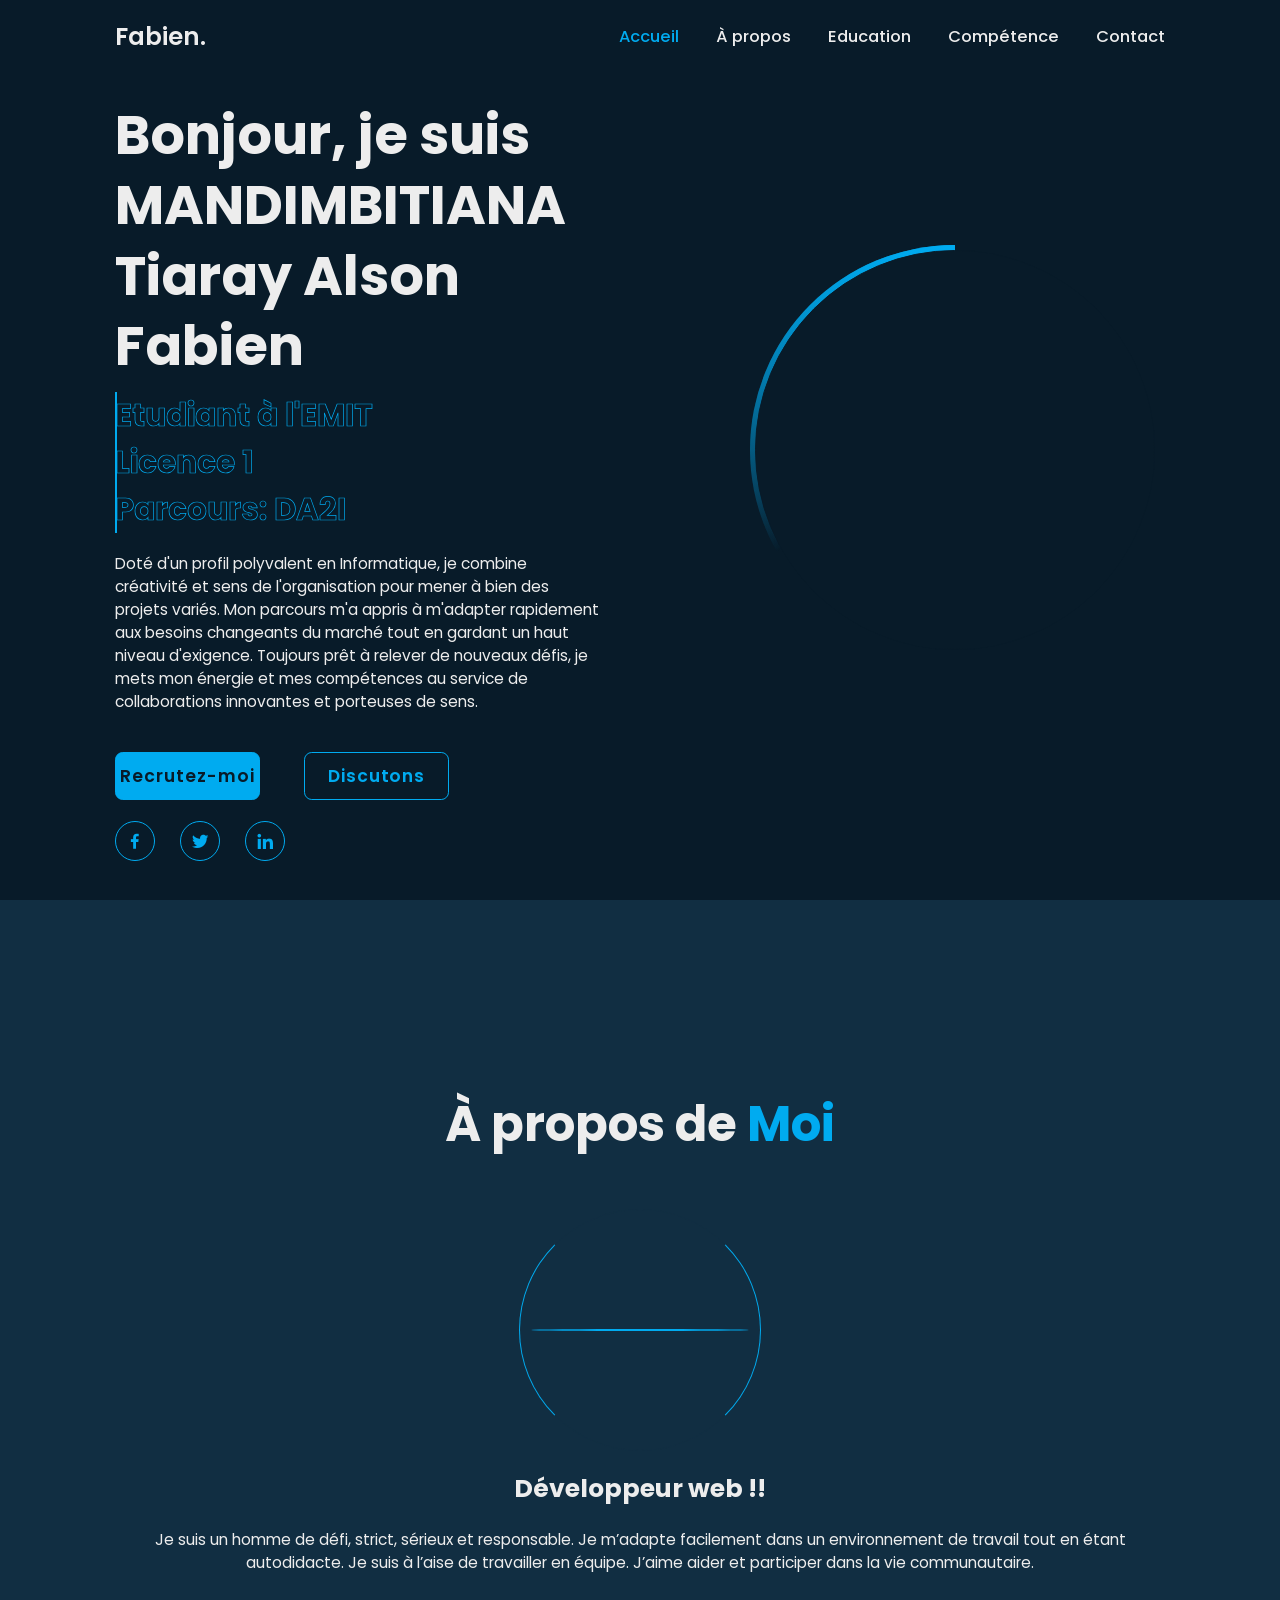
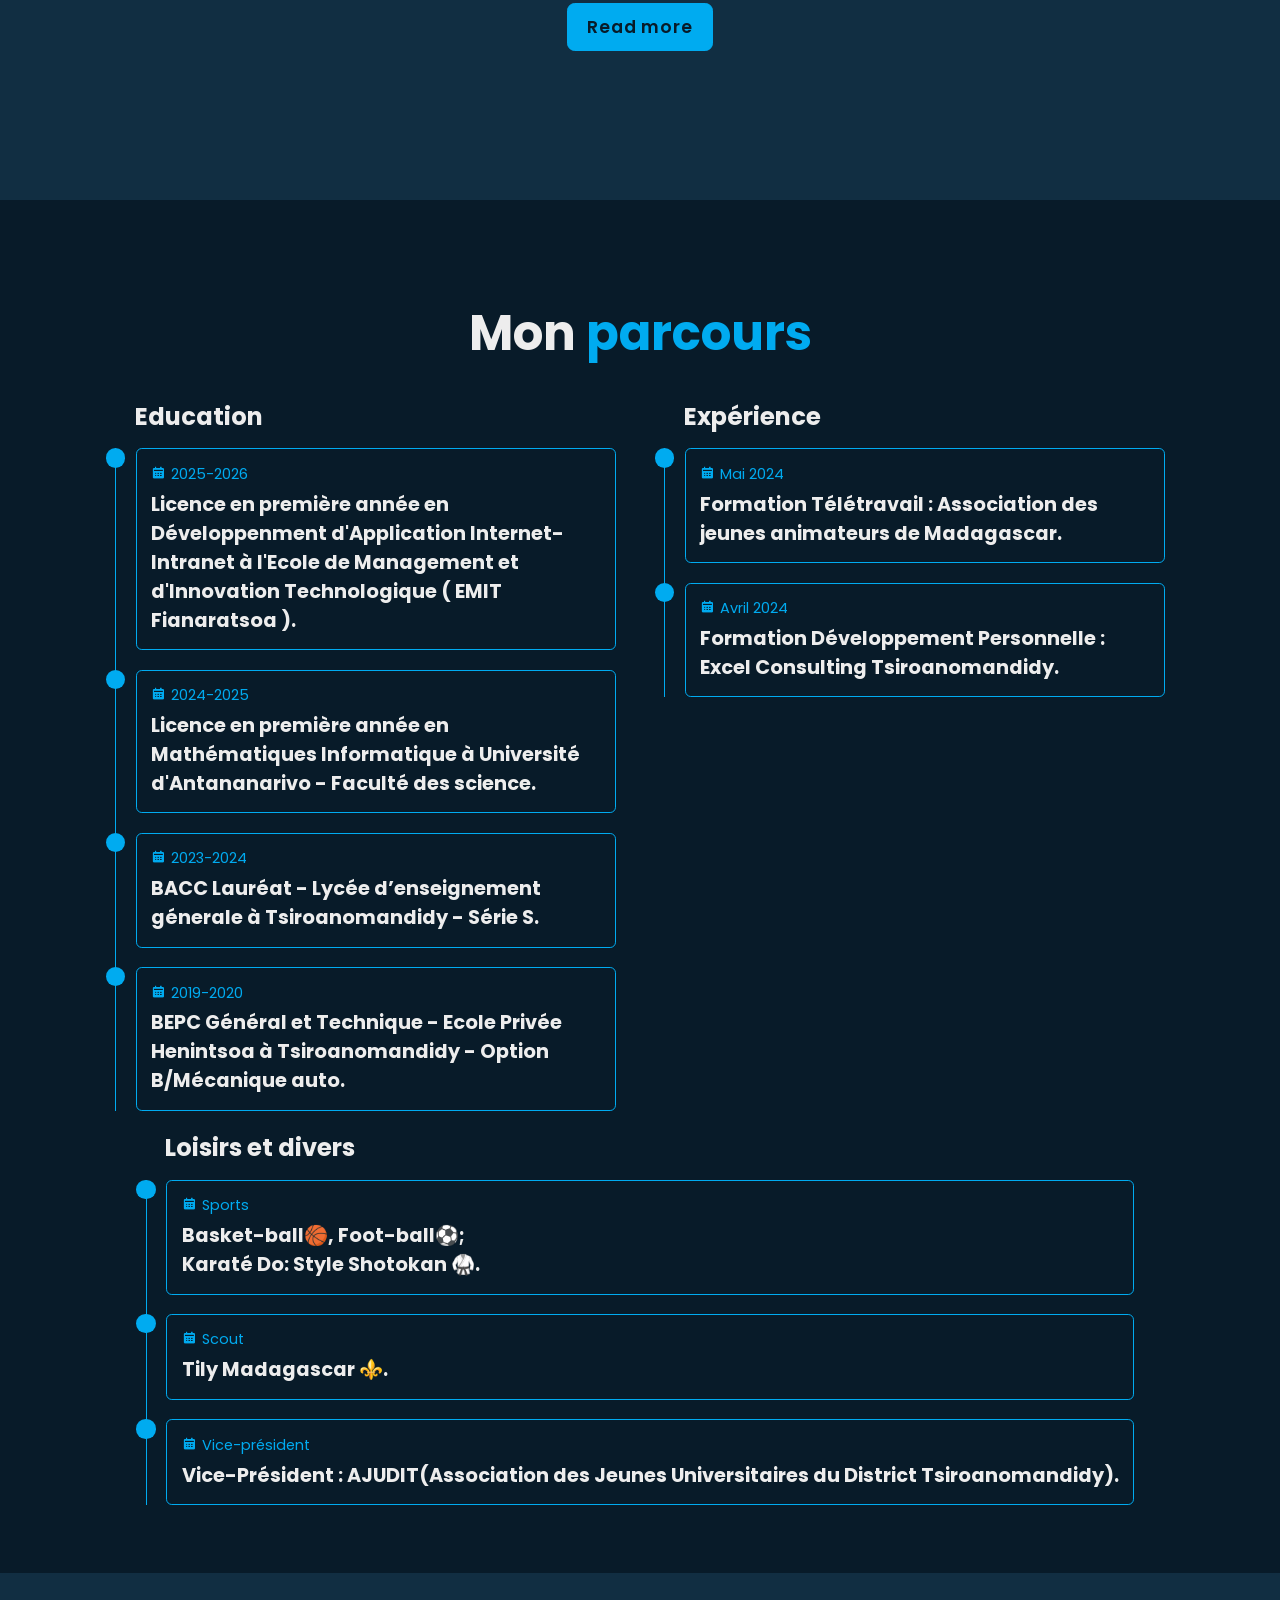
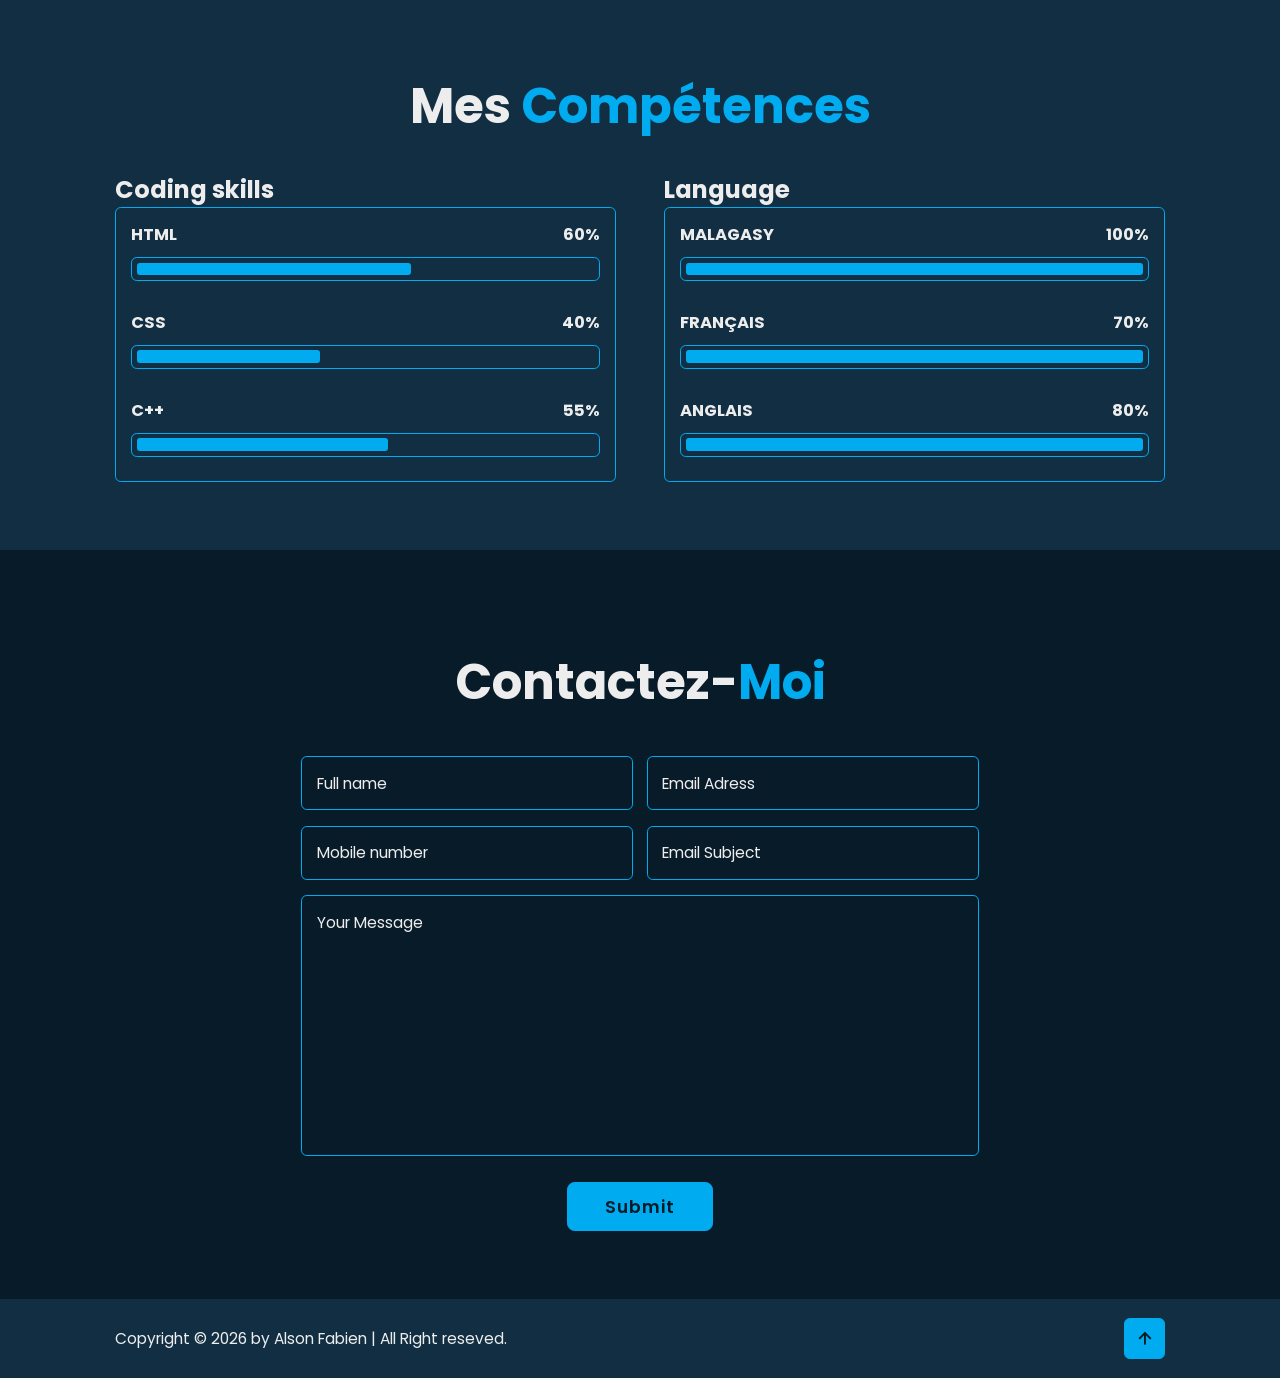
==== index.html @ 9684a187 "Add files via upload" ====
<!DOCTYPE html>
<htm lang="fr">

 <head>
    <meta charset="UTF-8">
    <meta http-equiv="X-UA-Compatible" content="IE=edge">
    <meta content="viewport" content="width=device-width, initial-scale=1.0">
    <title>Personnal Portfolio website HTML CSS Only I Codehal</title>
    <link rel="stylesheet" href="style.css">

    <!-- box icons -->
    <link href='https://unpkg.com/boxicons@2.1.4/css/boxicons.min.css' rel='stylesheet'>
 </head>   

 <body>
    
    <header class="header">
        <a href="#" class="logo">Fabien.</a>

        <div class="bx bx-menu" id="menu-icon"></div>

        <nav class="navbar">
            <a href="#" class="active">Accueil</a>
            <a href="#about">À propos</a>
            <a href="#education">Education</a>
            <a href="#skills">Compétence</a>
            <a href="#contact">Contact</a>
        </nav>
    </header>

       <div class="bars-animation">
         <div class="fab" style="--i:6;"></div>
         <div class="fab" style="--i:5;"></div>
         <div class="fab" style="--i:4;"></div>
         <div class="fab" style="--i:3;"></div>
         <div class="fab" style="--i:2;"></div>
         <div class="fab" style="--i:1;"></div>
        </div>
   
          <!-- home section design -->
    <section class="home" id="home">
         <div class="home-content">
            <h1>Bonjour, je suis MANDIMBITIANA Tiaray Alson Fabien</h1>
            <div class="text-animate">
               <h3>
                 <span style="--i:3;" data-text="Etudiant à l'EMIT">Etudiant à l'EMIT</span>
                 <span style="--i:2;" data-text="Licence 1">Licence 1</span>
                 <span style="--i:1;" data-text="Parcours: DA2I">Parcours: DA2I</span>
               </h3>
              </div>
            <P>Doté d'un profil polyvalent en Informatique, je combine créativité et sens de l'organisation pour mener à bien des projets variés. 
               Mon parcours m'a appris à m'adapter rapidement aux besoins changeants du marché tout en gardant un haut niveau d'exigence. 
               Toujours prêt à relever de nouveaux défis, 
               je mets mon énergie et mes compétences au service de collaborations innovantes et porteuses de sens.</P>
              
              <div class="btn-box">
                 <a href="#" class="btn">Recrutez-moi</a>
                 <a href="#" class="btn">Discutons</a>
              </div>
         </div>

         <div class="home-sci">
            <a href="#"><i class='bx bxl-facebook'></i></a>
            <a href="#"><i class='bx bxl-twitter' ></i></a>
            <a href="#"><i class='bx bxl-linkedin' ></i></a>
         </div>

         <div class="home-img">
            <div class="img-box">
               <div class="img-item">
                  <img src="photos/bg.png" alt="">
               </div>
            </div>
         </div>
    </section>

    <!-- about section design -->
     <section class="about" id="about">
         <h2 class="heading">À propos de <span>Moi</span></h2>

         <div class="about-img">
            <img src="photos/bg.png" alt="">
            <span class="circle-spin"></span>
         </div>

         <div class="about-content">
            <h3>Développeur web !!</h3>
            <p>Je suis un homme de défi, strict, sérieux et responsable. Je
              m’adapte facilement dans un environnement de travail tout
              en étant autodidacte. Je suis à l’aise de travailler en équipe.
              J’aime aider et participer dans la vie communautaire.</p>

              <div class="btn-box btns">
               <a href="#" class="btn">Read more</a>
              </div>
         </div>
     </section>

     <!-- Education section design -->
      <section class="education" id="education">
         <h2 class="heading">Mon <span>parcours</span></h2>

         <div class="education-row">
            <div class="education-column">
                <h3 class="title">Education</h3>

                <div class="education-box">
                  <div class="education-content">
                     <div class="content">
                        <div class="year"><i class='bx bxs-calendar'></i>2025-2026</div>
                        <h3>Licence en première année en Développenment d'Application Internet-Intranet à l'Ecole de Management et d'Innovation Technologique ( EMIT Fianaratsoa ).</h3>
                     </div>
                  </div>

                     <div class="education-content">
                     <div class="content">
                        <div class="year"><i class='bx bxs-calendar'></i>2024-2025</div>
                        <h3>Licence en première année en Mathématiques Informatique à Université d'Antananarivo - Faculté des science.</h3>
                     </div>
                  </div>

                     <div class="education-content">
                     <div class="content">
                        <div class="year"><i class='bx bxs-calendar'></i>2023-2024</div>
                        <h3>BACC Lauréat - Lycée d’enseignement génerale à Tsiroanomandidy - Série S.</h3>
                     </div>
                  </div>

                     <div class="education-content">
                     <div class="content">
                        <div class="year"><i class='bx bxs-calendar'></i>2019-2020</div>
                        <h3>BEPC Général et Technique - Ecole Privée Henintsoa à Tsiroanomandidy - Option B/Mécanique auto.</h3>
                     </div>
                  </div>
                </div>
            </div>

          <div class="education-column">
                <h3 class="title">Expérience</h3>

             <div class="education-box">
                  <div class="education-content">
                     <div class="content">
                        <div class="year"><i class='bx bxs-calendar'></i>Mai 2024</div>
                        <h3>Formation Télétravail : Association des jeunes animateurs de Madagascar.</h3>
                     </div>
                  </div>

                     <div class="education-content">
                     <div class="content">
                        <div class="year"><i class='bx bxs-calendar'></i>Avril 2024</div>
                        <h3>Formation Développement Personnelle : Excel Consulting Tsiroanomandidy.</h3>
                     </div>
                  </div>
                </div>
            </div>
         </div>

                   <div class="education-column">
                <h3 class="title">Loisirs et divers</h3>

             <div class="education-box">
                  <div class="education-content">
                     <div class="content">
                       <div class="year"><i class='bx bxs-calendar'></i>Sports</div>
                        <h3>Basket-ball🏀, Foot-ball⚽;</h3>
                        <h3>Karaté Do: Style Shotokan 🥋.</h3>
                     </div>
                  </div>

                     <div class="education-content">
                     <div class="content">
                        <div class="year"><i class='bx bxs-calendar'></i>Scout</div>
                        <h3>Tily Madagascar ⚜️.</h3>
                     </div>
                  </div>

                  <div class="education-content">
                     <div class="content">
                        <div class="year"><i class='bx bxs-calendar'></i>Vice-président</div>
                        <h3>Vice-Président : AJUDIT(Association des Jeunes Universitaires du District Tsiroanomandidy).</h3>
                     </div>
                  </div>
                </div>
            </div>
         </div>


      </section>

      <!-- skills section design -->
       <section class="skills" id="skills">
         <h2 class="heading">Mes <span>Compétences</span></h2>

         <div class="skills-row">
            <div class="skills-column">
               <h3 class="title">Coding skills</h3>

               <div class="skills-box">
                  <div class="skills-content">
                     <div class="progress">
                        <h3>HTML <span>60%</span></h3>
                         <div class="bar"><span></span></div>
                     </div>

                      <div class="progress">
                        <h3>CSS <span>40%</span></h3>
                         <div class="bar"><span></span></div>
                     </div>

                      <div class="progress">
                        <h3>C++ <span>55%</span></h3>
                         <div class="bar"><span></span></div>
                     </div>
                  </div>
               </div>
            </div>

            <div class="skills-column">
               <h3 class="title">Language</h3>

               <div class="skills-box">
                  <div class="skills-content">
                     <div class="progress">
                        <h3>MALAGASY <span>100%</span></h3>
                         <div class="bar"><span></span></div>
                     </div>

                      <div class="progress">
                        <h3>FRANÇAIS <span>70%</span></h3>
                         <div class="bar"><span></span></div>
                     </div>

                      <div class="progress">
                        <h3>ANGLAIS <span>80%</span></h3>
                         <div class="bar"><span></span></div>
                     </div>
                  </div>
               </div>
            </div>
         </div>
       </section>

       <!-- contact section design -->
        <section class="contact" id="contact">
         <h2 class="heading">Contactez-<span>Moi</span></h2>

         <form action="#">
            <div class="input-box">
               <div class="input-field">
                  <input type="text" placeholder="Full name" required>
                  <span class="focus"></span>
               </div>

                <div class="input-field">
                  <input type="text" placeholder="Email Adress" required>
                  <span class="focus"></span>
               </div>
            </div>

            <div class="input-box">
               <div class="input-field">
                  <input type="number" placeholder="Mobile number" required>
                  <span class="focus"></span>
               </div>

                <div class="input-field">
                  <input type="text" placeholder="Email Subject" required>
                  <span class="focus"></span>
               </div>
            </div>

            <div class="textarea-field">
               <textarea name="" id="" cols="30" rows="10" placeholder="Your Message" required></textarea>
               <span class="focus"></span>
            </div>

            <div class="btn-box btns">
               <button type="submit" class="btn">Submit</button>
            </div>
         </form>
        </section>

        <!-- footer design -->
      <footer class="footer">
         <div class="footer-text">
            <p>Copyright &copy; 2026 by Alson Fabien | All Right reseved.</p>
         </div>

         <div class="footer-icontop">
            <a href="#"><i class='bx bx-up-arrow-alt'></i></a>
         </div>
      </footer>
       
    
 </body>

</html>
---- style.css ----
@import url("https://fonts.googleapis.com/css2?family=Poppins:wght@300;400;500;600;700;800;900&display=swap");

*{
    margin: 0;
    padding: 0;
    box-sizing: border-box;
    text-decoration: none;
    border: none;
    outline: none;
    scroll-behavior: smooth;
    font-family: "Poppins", sans-serif;
}

:root {
    --bg-color: #081b29;
    --second-bg-color: #112e42;
    --text-color:#ededed;
    --main-color: #00abf0;
}

html{
    font-size: 60.5%;
    overflow-x: hidden;
}

body {
    color:var(--text-color);
}

.header {
    position: fixed;
    top: 0;
    left: 0;
    width: 100%;
    padding:2rem 9%;
    background: transparent;
    display: flex;
    justify-content: space-between;
    align-items: center;
    z-index: 100;
} 

.logo {
    position: relative;
    font-size: 2.5rem;
    color: var(--text-color);
    font-weight: 600;
}

.logo::before {
    content: "";
    position: absolute;
    top: 0;
    width: 100%;
    height: 100%;
    background: var(--bg-color);
    animation: showRight 1s ease forwards;
    animation-delay: .4s;
}

@keyframes showRight {
    100% {
        width: 0;
    }
}

.navbar a {
    font-size: 1.7rem;
    color: var(--text-color);
    font-weight: 500;
    margin-left: 3.5rem; 
    transition: .3s;
    visibility: hidden;
    opacity: 0;
    animation: show-content 1.5s linear forwards;
    animation-delay: 1.2s;
}

@keyframes show-content {
    100% {
        visibility: visible;
        opacity: 1;
    } 
}

.navbar a:hover,
.navbar a.active {
    color: var(--main-color);
}

#menu-icon {
    font-size: 3.6rem;
    color: var(--text-color);
    cursor: pointer;
    display: none;
}

section {
    min-height: 100vh;
    padding: 10rem 9% 2rem;
}

.home {
    display: flex;
    align-items: center;
    padding: 0 9%;
    gap: 150px;
    visibility: hidden;
    opacity: 0;
    animation: show-content 1.5s linear forwards;
    animation-delay: 1.6s;
}

.home-content {
    max-width: 60rem;
}

.home-content h1 {
    position: relative;
    font-size: 5.6rem;
    font-weight: 700;
    line-height: 1.3;
}

.home-content h1::before {
    content: "";
    position: absolute;
    top: 0;
    width: 100%;
    height: 100%;
    background: var(--bg-color);
    animation: showRight 1s ease forwards;
    animation-delay: 2s;
}

.home-content .text-animate {
    position: relative;
    width: 32.8rem;
}

.home-content .text-animate h3 {
    display: inline-block;
    font-size: 3.2rem;
    font-weight: 700;
    margin-top: 10px;
}

.home-content .text-animate h3 span {
    position: relative;
    display: inline-block;
    color: transparent;
    -webkit-text-stroke: .7px var(--main-color);
    animation: display-text 16s linear infinite;
    animation-delay: calc(-4s * var(--i));
}

@keyframes display-text {

    25%,
    100% {
        display: none;
    }
}

.home-content .text-animate h3 span::before {
    content: attr(data-text);
    position: absolute;
    width: 0;
    border-right: 2px solid var(--main-color);
    color: var(--main-color);
    white-space: nowrap;
    overflow: hidden;
    animation: fill-text 4s linear infinite;
}

@keyframes fill-text {

    10%,
    100% {
        width: 0;
    }

    70%,
    90% {
        width: 100%;
    }
}

.home-content p {
    position: relative;
    font-size: 1.6rem;
    margin: 2rem 0 4rem;
}

.home-content p::before {
    content: "";
    position: absolute;
    top: 0;
    width: 100%;
    height: 100%;
    background: var(--bg-color);
    animation: showRight 1s ease forwards;
    animation-delay: 2.6s;
}

.home-img .img-box {
    position: relative;
    width: 32vw;
    height: 32vw;
    border-radius: 50%;
    padding: 5px;
    margin-right: 5px;
    display: flex;
    justify-content: center;
    align-items: center;
    overflow: hidden;
}

.home-img .img-box::before,
.home-img .img-box::after {
    content: "";
    position: absolute;
    width: 500px;
    height: 500px;
    background: conic-gradient(transparent, transparent, transparent, #00abf0);
    transform: rotate(0deg);
    animation: rotate-border 10s linear infinite;
}

@keyframes rotate-border {
    100% {
        transform: rotate(360deg);
    }
}

.home-img .img-box::after {
    animation-delay: -5s;
}

.home-img .img-box .img-item {
    position: relative;
    width: 100%;
    height: 100%;
    background: var(--bg-color);
    border-radius: 50%;
    border: .1px solid var(--bg-color);
    display: flex;
    justify-content: center;
    z-index: 1;
    overflow: hidden;
}

.home-img .img-box .img-item img {
    position: absolute;
    top: 20px;
    bottom: 10px;
    display: block;
    width: 85%;
    object-fit: cover;
    mix-blend-mode: lighten;
}

.bars-animation {
    position: absolute;
    width: 100%;
    height: 100%;
    display: flex;
    z-index: -1;
}

.bars-animation .fab {
    width: 100%;
    height: 100%;
    background: var(--bg-color);
    transform: translateY(-100%);
    animation: show-bars .5s ease-in-out forwards;
    animation-delay: calc(.1s * var(--i));
}


@keyframes show-bars {
    100% {
        transform: translateY(0%);
    } 
}

img {
    border-radius: 50%;
}

.btn-box {
    position: relative;
    display: flex;
    justify-content: space-between;
    width: 34.5rem;
    height: 5rem;
}

.btn-box .btn {
    position: relative;
    display: inline-flex;
    justify-content: center;
    align-items: center;
    width: 15rem;
    height: 100%;
    background: var(--main-color);
    border: .2rem solid var(--main-color);
    border-radius: .8rem;
    font-size: 1.8rem;
    font-weight: 600;
    letter-spacing: .1rem;
    color: var(--bg-color);
    z-index: 1;
    overflow: hidden;
    transition: .5s;
}

.btn-box .btn:hover {
    color: var(--main-color);
}

.btn-box .btn:nth-child(2) {
    background: transparent;
    color: var(--main-color);
}

.btn-box .btn:nth-child(2):hover {
    color: var(--bg-color);
}

.btn-box .btn:nth-child(2)::before {
    background: var(--main-color);
}

.btn-box .btn::before {
    content: "";
    position: absolute;
    top: 0;
    left: 0;
    width: 0;
    height: 100%;
    background:var(--bg-color);
    z-index: -1;
    transition: .5s;
}

.btn-box .btn:hover:before {
    width: 100%;
}

.home-sci {
    position: absolute;
    bottom: 4rem;
    width: 170px;
    display: flex;
    justify-content: space-between;
}

.home-sci a {
    position: relative;
    display: inline-flex;
    justify-content: center;
    align-items: center;
    width: 40px;
    height: 40px;
    background: transparent;
    border: .2rem solid var(--main-color);
    border-radius: 50%;
    font-size: 20px;
    color: var(--main-color);
    z-index: 1;
    overflow: hidden;
    transition: .5s;
}

.home-sci a:hover {
    color: var(--bg-color);
}

.home-sci a::before {
    content: "";
    position: absolute;
    top: 0;
    left: 0;
    width: 0;
    height: 100%;
    background: var(--main-color);
    z-index: -1;
    transition: .5s;
}

.home-sci a:hover::before {
    width: 100%;
}

.about {
    display: flex;
    justify-content: center;
    align-items: center;
    flex-direction: column;
    gap: 2rem;
    background: var(--second-bg-color);
    padding-bottom: 6rem;
}

.heading {
    font-size: 5rem;
    margin-bottom: 3rem;
    text-align: center;
}

span {
    color: var(--main-color);
}

.about-img {
    position: relative;
    width: 25rem;
    height: 25rem;
    border-radius: 50%;
    display: flex;
    justify-content: center;
    align-items: center;
}

.about-img img {
    width: 90%;
    border-radius: 50%;
    border: .2rem solid var(--main-color);
}

.about-img .circle-spin {
    position: absolute;
    top: 50%;
    left: 50%;
    transform: translate(-50%, -50%) rotate(0);
    width: 100%;
    height: 100%;
    border-radius: 50%;
    border-top: .2rem solid var(--second-bg-color);
    border-bottom: .2rem solid var(--second-bg-color);
    border-left: .2rem solid var(--main-color);
    border-right: .2rem solid var(--main-color);
    animation: aboutSpinner 8s linear infinite;
}

@keyframes aboutSpinner {
    100% {
        transform: translate(-50%, -50%) rotate(360deg);
    }
    
}

.about-content {
    text-align: center;
}


.about-content h3 {
    font-size: 2.6rem;
}


.about-content p {
    font-size: 1.6rem;
    margin: 2rem 0 3rem;
}

.btn-box.btns {
    display: inline-block;
    width: 15rem;
}

.btn-box.btns a::before {
    background: var(--second-bg-color);
}

.education {
    display: flex;
    justify-content: center;
    align-items: center;
    flex-direction: column;
    min-height: auto;
    padding-bottom: 5rem;
    background: var(--bg-color);
}

.education .education-row {
    display: flex;
    flex-wrap: wrap;
    gap: 5rem;
}

.education-row .education-column {
    flex: 1 1 40rem;
}

.education-column .title {
    font-size: 2.5rem;
    margin: 0 0 1.5rem 2rem;
}

.education-column .education-box {
    border-left: .2rem solid var(--main-color);
}

.education-box .education-content {
    position: relative;
    padding-left: 2rem;
}

.education-box .education-content::before {
    content: "";
    position: absolute;
    top: 0;
    left: -1.1rem;
    width: 2rem;
    height: 2rem;
    background: var(--main-color);
    border-radius: 50%;
}

.education-content .content {
    position: relative;
    padding: 1.5rem;
    border: .2rem solid var(--main-color);
    border-radius: .6rem;
    margin-bottom:  2rem;
    overflow: hidden;
}

.education-content .content::before {
    content: "";
    position: absolute;
    top: 0;
    left: 0;
    width:0;
    height: 100%;
    background: var(--second-bg-color);
    z-index: -1;
    transition: .5s;
}

.education-content .content:hover::before {
    width: 100%;
}

.education-content .content .year {
    font-size: 1.5rem;
    color: var(--main-color);
    padding-bottom: .5rem;
}

.education-content .content .year i {
    padding-right: .5rem;
}

.education-content .content h3 {
    font-size: 2rem;
}

.skills {
    min-height: auto;
    padding-bottom: 7rem;
    background: var(--second-bg-color);
}

.skills .skills-row {
    display: flex;
    flex-wrap: wrap;
    gap: 5rem;
}

.skills-row .skills-column {
    flex: 1 1 40rem;
}

.skills-column .title {
    font-size: 2.5rem;
    margin: 0 O 1.5rem;
}

.skills-box .skills-content {
    position: relative;
    border: .2rem solid var(--main-color);
    border-radius: .6rem;
    padding: .5rem 1.5rem;
    z-index: 1;
    overflow: hidden;
}

.skills-box .skills-content::before {
    content: "";
    position: absolute;
    top: 0;
    left: 0;
    width: 0;
    height: 100%;
    background: var(--bg-color);
    z-index: -1;
    transition: .5s;
}

.skills-box .skills-content:hover::before {
    width: 100%;
}

.skills-content .progress {
    padding: 1rem 0;
}

.skills-content .progress h3 {
    font-size: 1.7rem;
    display: flex;
    justify-content: space-between;
}

.skills-content .progress h3 span {
    color: var(--text-color);
}

.skills-content .progress .bar {
    height: 2.5rem;
    border-radius: .6rem;
    border: .2rem solid var(--main-color);
    padding: .5rem;
    margin: 1rem 0;
}

.skills-content .progress .bar span {
    display: block;
    height: 100%;
    border-radius: .3rem;
    background: var(--main-color);
}

.skills-column:nth-child(1) .skills-content .progress:nth-child(1) .bar span {
    width: 60%;
}

.skills-column:nth-child(1) .skills-content .progress:nth-child(2) .bar span {
    width: 40%;
}

.skills-column:nth-child(1) .skills-content .progress:nth-child(3) .bar span {
    width: 55%;
}

.skills-column:nth-child(1) .skills-content .progress:nth-child(4) .bar span {
    width: 100%;
}

.skills-column:nth-child(1) .skills-content .progress:nth-child(5) .bar span {
    width: 70%;
}

.skills-column:nth-child(1) .skills-content .progress:nth-child(6) .bar span {
    width: 80%;
}


.contact {
    min-height: auto;
    padding-bottom: 7rem;
    background: var(--bg-color);
}

.contact form {
    max-width: 70rem;
    margin: 0 auto;
    text-align: center;
}


.contact form .input-box {
    position: relative;
    display: flex;
    justify-content: space-between;
    flex-wrap: wrap;
}

.contact form .input-box .input-field {
    position: inherit;
    width: 49%;
    margin: .8rem 0;
}

.contact form .input-box .input-field input,
.contact form .textarea-field textarea {
    width: 100%;
    height: 100%;
    padding: 1.5rem;
    font-size: 1.6rem;
    color: var(--text-color);
    background: transparent;
    border-radius: .6rem;
    border: .2rem solid var(--main-color);
}

.contact form .input-box .input-field input::placeholder,
.contact form .textarea-field textarea::placeholder {
    color: var(--text-color);
}

.contact form .focus {
    position: absolute;
    top: 0;
    left: 0;
    width: 0;
    height: 100%;
    background: var(--second-bg-color);
    z-index: -1;
    transition: .5s;
}

.contact form .input-box .input-field input:focus~.focus,
.contact form .input-box .input-field input:valid~.focus,
.contact form .textarea-field textarea:focus~.focus,
.contact form .textarea-field textarea:valid~.focus {
    width: 100%;
}

.contact form .textarea-field {
    position: relative;
    margin: .8rem 0 2.7rem;
    display: flex;
}

.contact form .textarea-field textarea {
    resize: none;
}

.contact form .btn-box.btns .btn {
    cursor: pointer;
}

.footer {
    display: flex;
    justify-content: space-between;
    align-items: center;
    flex-wrap: wrap;
    padding: 2rem 9%;
    background: var(--second-bg-color);
}

.footer-text p {
    font-size: 1.6rem;
}

.footer-icontop a {
    position: relative;
    display: inline-flex;
    justify-content: center;
    align-items: center;
    padding: .8rem;
    background: var(--main-color);
    border: .2rem solid var(--main-color);
    border-radius: .6rem;
    z-index: 1;
    overflow: hidden;
}

.footer-icontop a::before {
    content: "";
    position: absolute;
    top: 0;
    left: 0;
    width: 0;
    height: 100%;
    background: var(--second-bg-color);
    z-index: -1;
    transition: .5s;
}

.footer-icontop a:hover::before {
    width: 100%;
}

.footer-icontop a i {
    font-size: 2.4rem;
    color: var(--bg-color);
    transition: .5s;
}

.footer-icontop a:hover i {
    color: var(--main-color);
}

/* BREAKPOINTES */
@media (max-width: 1200px) {
    html {
        font-size: 55%;
    }
}

@media (max-width: 991px) {
    .header {
        padding: 2rem 4%;
    }

    section {
        padding: 10rem 4% 2rem;
    }

    .home {
        padding: 0 4%;
    }

    .footer {
        padding: 2rem 4%;
    }
}

@media (max-width: 768px) {
    .header {
        background: var(--bg-color);
    }

    #menu-icon {
        display: block;
    }

    .navbar {
        position: absolute;
        top: 100%;
        left: -100%;
        width: 100%;
        padding: 1rem 4%;
        background: var(--bg-color);
        box-shadow: 0 .5rem 1rem rgb(0, 0, 0, .2);
        transition: .25s ease;
        transition-delay: .25s;
        z-index: 1;
    }

    .navbar .active {
        left: 0;
        transition-delay: 0s;
    }

    .navbar a {
        display: block;
        font-size: 2rem;
        margin: 3rem 0;
    }
}

@media (max-width: 520px) {
    html {
        font-size: 50%;
    }

    .home-content h1 {
        display: flex;
    }

    .home-sci {
        width: 160px;
    }

    .home-sci a {
        width: 38px;
        height: 38px;
    }
}

@media (max-width: 462px) {
    .home-content h1 {
        font-size: 5.2rem;
    }

    .education {
        padding: 10rem 4% 5rem 5%;
    }

    .contact form .input-box .input-field {
        width: 100%;
    }

    .footer {
        flex-direction: column-reverse;
    }

    .footer p {
        margin-top: 2rem;
        text-align: center;
    }
}

@media (max-width: 462px) {
    .home {
        justify-content: center;
    }

    .home-content {
        display: flex;
        align-items: center;
        flex-direction: column;
        text-align: center;
    }

    .home-content h1 {
        font-size: 5rem;
    }
}
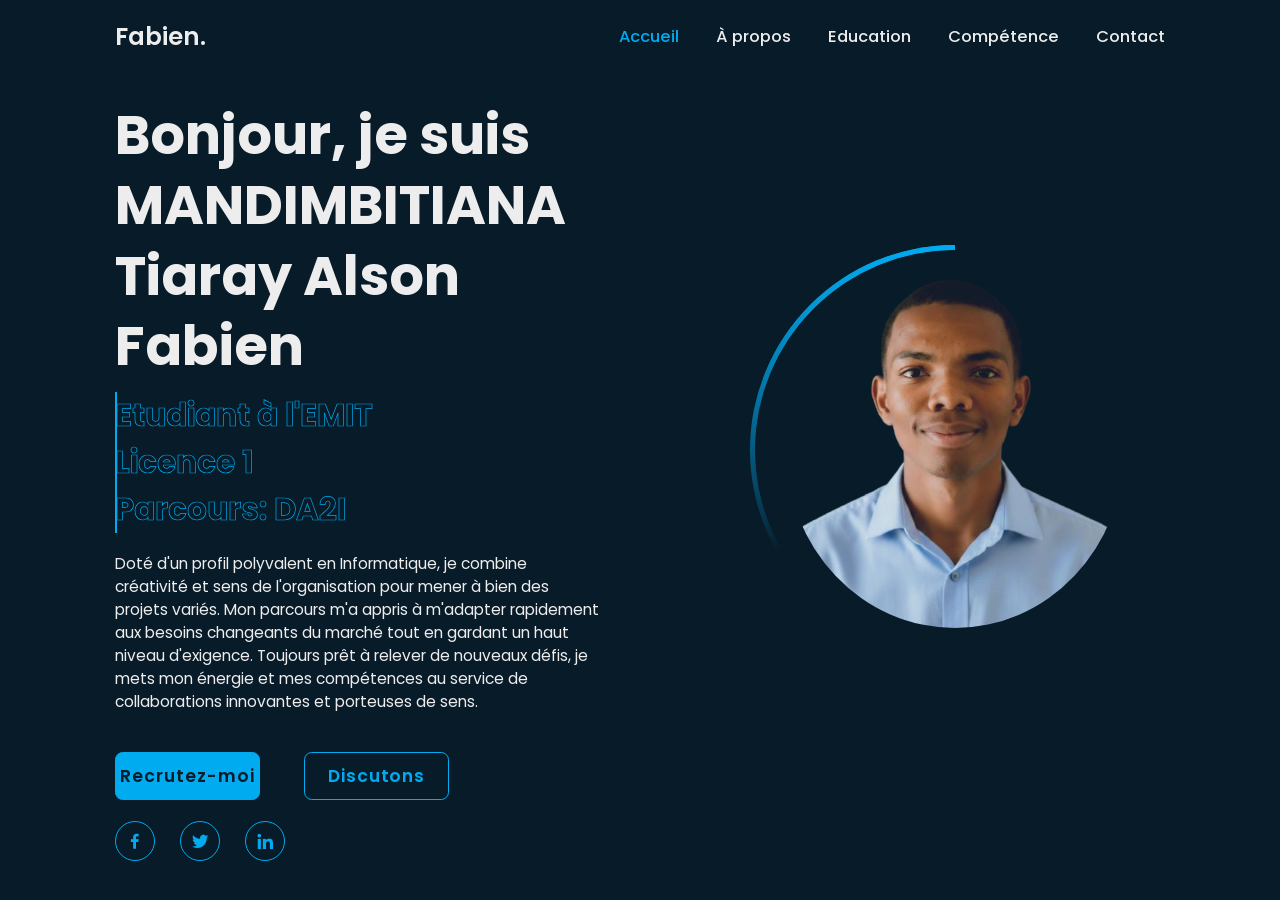
==== commit 192fd03c: "Add files via upload" ====
--- a/index.html
+++ b/index.html
@@ -17,14 +17,16 @@
     <header class="header">
         <a href="#" class="logo">Fabien.</a>
 
-        <div class="bx bx-menu" id="menu-icon"></div>
+              <div class="menu-toggle">
+            <i class="fa-solid fa-bars"></i>
+        </div>
 
         <nav class="navbar">
             <a href="#" class="active">Accueil</a>
-            <a href="#about">À propos</a>
-            <a href="#education">Education</a>
-            <a href="#skills">Compétence</a>
-            <a href="#contact">Contact</a>
+            <a href="about.html">À propos</a>
+            <a href="Education.html">Education</a>
+            <a href="Competence.html">Compétence</a>
+            <a href="contact.html">Contact</a>
         </nav>
     </header>
 
@@ -60,9 +62,9 @@
          </div>
 
          <div class="home-sci">
-            <a href="#"><i class='bx bxl-facebook'></i></a>
-            <a href="#"><i class='bx bxl-twitter' ></i></a>
-            <a href="#"><i class='bx bxl-linkedin' ></i></a>
+            <a href="https://www.facebook.com/fabien.alson"><i class='bx bxl-facebook'></i></a>
+            <a href="https://x.com/AlsonFabien24"><i class='bx bxl-twitter' ></i></a>
+            <a href="https://www.linkedin.com/in/kadia-mahavita-ab09263b4/"><i class='bx bxl-linkedin' ></i></a>
          </div>
 
          <div class="home-img">
@@ -72,227 +74,7 @@
                </div>
             </div>
          </div>
-    </section>
-
-    <!-- about section design -->
-     <section class="about" id="about">
-         <h2 class="heading">À propos de <span>Moi</span></h2>
-
-         <div class="about-img">
-            <img src="photos/bg.png" alt="">
-            <span class="circle-spin"></span>
-         </div>
-
-         <div class="about-content">
-            <h3>Développeur web !!</h3>
-            <p>Je suis un homme de défi, strict, sérieux et responsable. Je
-              m’adapte facilement dans un environnement de travail tout
-              en étant autodidacte. Je suis à l’aise de travailler en équipe.
-              J’aime aider et participer dans la vie communautaire.</p>
-
-              <div class="btn-box btns">
-               <a href="#" class="btn">Read more</a>
-              </div>
-         </div>
-     </section>
-
-     <!-- Education section design -->
-      <section class="education" id="education">
-         <h2 class="heading">Mon <span>parcours</span></h2>
-
-         <div class="education-row">
-            <div class="education-column">
-                <h3 class="title">Education</h3>
-
-                <div class="education-box">
-                  <div class="education-content">
-                     <div class="content">
-                        <div class="year"><i class='bx bxs-calendar'></i>2025-2026</div>
-                        <h3>Licence en première année en Développenment d'Application Internet-Intranet à l'Ecole de Management et d'Innovation Technologique ( EMIT Fianaratsoa ).</h3>
-                     </div>
-                  </div>
-
-                     <div class="education-content">
-                     <div class="content">
-                        <div class="year"><i class='bx bxs-calendar'></i>2024-2025</div>
-                        <h3>Licence en première année en Mathématiques Informatique à Université d'Antananarivo - Faculté des science.</h3>
-                     </div>
-                  </div>
-
-                     <div class="education-content">
-                     <div class="content">
-                        <div class="year"><i class='bx bxs-calendar'></i>2023-2024</div>
-                        <h3>BACC Lauréat - Lycée d’enseignement génerale à Tsiroanomandidy - Série S.</h3>
-                     </div>
-                  </div>
-
-                     <div class="education-content">
-                     <div class="content">
-                        <div class="year"><i class='bx bxs-calendar'></i>2019-2020</div>
-                        <h3>BEPC Général et Technique - Ecole Privée Henintsoa à Tsiroanomandidy - Option B/Mécanique auto.</h3>
-                     </div>
-                  </div>
-                </div>
-            </div>
-
-          <div class="education-column">
-                <h3 class="title">Expérience</h3>
-
-             <div class="education-box">
-                  <div class="education-content">
-                     <div class="content">
-                        <div class="year"><i class='bx bxs-calendar'></i>Mai 2024</div>
-                        <h3>Formation Télétravail : Association des jeunes animateurs de Madagascar.</h3>
-                     </div>
-                  </div>
-
-                     <div class="education-content">
-                     <div class="content">
-                        <div class="year"><i class='bx bxs-calendar'></i>Avril 2024</div>
-                        <h3>Formation Développement Personnelle : Excel Consulting Tsiroanomandidy.</h3>
-                     </div>
-                  </div>
-                </div>
-            </div>
-         </div>
-
-                   <div class="education-column">
-                <h3 class="title">Loisirs et divers</h3>
-
-             <div class="education-box">
-                  <div class="education-content">
-                     <div class="content">
-                       <div class="year"><i class='bx bxs-calendar'></i>Sports</div>
-                        <h3>Basket-ball🏀, Foot-ball⚽;</h3>
-                        <h3>Karaté Do: Style Shotokan 🥋.</h3>
-                     </div>
-                  </div>
-
-                     <div class="education-content">
-                     <div class="content">
-                        <div class="year"><i class='bx bxs-calendar'></i>Scout</div>
-                        <h3>Tily Madagascar ⚜️.</h3>
-                     </div>
-                  </div>
-
-                  <div class="education-content">
-                     <div class="content">
-                        <div class="year"><i class='bx bxs-calendar'></i>Vice-président</div>
-                        <h3>Vice-Président : AJUDIT(Association des Jeunes Universitaires du District Tsiroanomandidy).</h3>
-                     </div>
-                  </div>
-                </div>
-            </div>
-         </div>
-
-
-      </section>
-
-      <!-- skills section design -->
-       <section class="skills" id="skills">
-         <h2 class="heading">Mes <span>Compétences</span></h2>
-
-         <div class="skills-row">
-            <div class="skills-column">
-               <h3 class="title">Coding skills</h3>
-
-               <div class="skills-box">
-                  <div class="skills-content">
-                     <div class="progress">
-                        <h3>HTML <span>60%</span></h3>
-                         <div class="bar"><span></span></div>
-                     </div>
-
-                      <div class="progress">
-                        <h3>CSS <span>40%</span></h3>
-                         <div class="bar"><span></span></div>
-                     </div>
-
-                      <div class="progress">
-                        <h3>C++ <span>55%</span></h3>
-                         <div class="bar"><span></span></div>
-                     </div>
-                  </div>
-               </div>
-            </div>
-
-            <div class="skills-column">
-               <h3 class="title">Language</h3>
-
-               <div class="skills-box">
-                  <div class="skills-content">
-                     <div class="progress">
-                        <h3>MALAGASY <span>100%</span></h3>
-                         <div class="bar"><span></span></div>
-                     </div>
-
-                      <div class="progress">
-                        <h3>FRANÇAIS <span>70%</span></h3>
-                         <div class="bar"><span></span></div>
-                     </div>
-
-                      <div class="progress">
-                        <h3>ANGLAIS <span>80%</span></h3>
-                         <div class="bar"><span></span></div>
-                     </div>
-                  </div>
-               </div>
-            </div>
-         </div>
-       </section>
-
-       <!-- contact section design -->
-        <section class="contact" id="contact">
-         <h2 class="heading">Contactez-<span>Moi</span></h2>
-
-         <form action="#">
-            <div class="input-box">
-               <div class="input-field">
-                  <input type="text" placeholder="Full name" required>
-                  <span class="focus"></span>
-               </div>
-
-                <div class="input-field">
-                  <input type="text" placeholder="Email Adress" required>
-                  <span class="focus"></span>
-               </div>
-            </div>
-
-            <div class="input-box">
-               <div class="input-field">
-                  <input type="number" placeholder="Mobile number" required>
-                  <span class="focus"></span>
-               </div>
-
-                <div class="input-field">
-                  <input type="text" placeholder="Email Subject" required>
-                  <span class="focus"></span>
-               </div>
-            </div>
-
-            <div class="textarea-field">
-               <textarea name="" id="" cols="30" rows="10" placeholder="Your Message" required></textarea>
-               <span class="focus"></span>
-            </div>
-
-            <div class="btn-box btns">
-               <button type="submit" class="btn">Submit</button>
-            </div>
-         </form>
-        </section>
-
-        <!-- footer design -->
-      <footer class="footer">
-         <div class="footer-text">
-            <p>Copyright &copy; 2026 by Alson Fabien | All Right reseved.</p>
-         </div>
-
-         <div class="footer-icontop">
-            <a href="#"><i class='bx bx-up-arrow-alt'></i></a>
-         </div>
-      </footer>
-       
-    
+    </section>        
  </body>
 
 </html>
--- a/style.css
+++ b/style.css
@@ -88,11 +88,13 @@
     color: var(--main-color);
 }
 
-#menu-icon {
-    font-size: 3.6rem;
-    color: var(--text-color);
+/* ===== Responsive Navbar ===== */
+
+.menu-toggle {
+    display: none;
+    font-size: 28px;
+    color: #ededed;
     cursor: pointer;
-    display: none;
 }
 
 section {
@@ -526,6 +528,7 @@
     border: .2rem solid var(--main-color);
     border-radius: .6rem;
     margin-bottom:  2rem;
+    z-index: 1;
     overflow: hidden;
 }
 
@@ -560,7 +563,7 @@
 }
 
 .skills {
-    min-height: auto;
+    min-height: 100vh;
     padding-bottom: 7rem;
     background: var(--second-bg-color);
 }
@@ -660,9 +663,10 @@
 
 
 .contact {
-    min-height: auto;
+    min-height: 100vh;
     padding-bottom: 7rem;
     background: var(--bg-color);
+
 }
 
 .contact form {
@@ -702,25 +706,7 @@
     color: var(--text-color);
 }
 
-.contact form .focus {
-    position: absolute;
-    top: 0;
-    left: 0;
-    width: 0;
-    height: 100%;
-    background: var(--second-bg-color);
-    z-index: -1;
-    transition: .5s;
-}
-
-.contact form .input-box .input-field input:focus~.focus,
-.contact form .input-box .input-field input:valid~.focus,
-.contact form .textarea-field textarea:focus~.focus,
-.contact form .textarea-field textarea:valid~.focus {
-    width: 100%;
-}
-
-.contact form .textarea-field {
+ .contact form .textarea-field {
     position: relative;
     margin: .8rem 0 2.7rem;
     display: flex;
@@ -736,7 +722,8 @@
 
 .footer {
     display: flex;
-    justify-content: space-between;
+    justify-content: center;
+    text-align: center;
     align-items: center;
     flex-wrap: wrap;
     padding: 2rem 9%;
@@ -747,45 +734,6 @@
     font-size: 1.6rem;
 }
 
-.footer-icontop a {
-    position: relative;
-    display: inline-flex;
-    justify-content: center;
-    align-items: center;
-    padding: .8rem;
-    background: var(--main-color);
-    border: .2rem solid var(--main-color);
-    border-radius: .6rem;
-    z-index: 1;
-    overflow: hidden;
-}
-
-.footer-icontop a::before {
-    content: "";
-    position: absolute;
-    top: 0;
-    left: 0;
-    width: 0;
-    height: 100%;
-    background: var(--second-bg-color);
-    z-index: -1;
-    transition: .5s;
-}
-
-.footer-icontop a:hover::before {
-    width: 100%;
-}
-
-.footer-icontop a i {
-    font-size: 2.4rem;
-    color: var(--bg-color);
-    transition: .5s;
-}
-
-.footer-icontop a:hover i {
-    color: var(--main-color);
-}
-
 /* BREAKPOINTES */
 @media (max-width: 1200px) {
     html {
@@ -814,10 +762,6 @@
 @media (max-width: 768px) {
     .header {
         background: var(--bg-color);
-    }
-
-    #menu-icon {
-        display: block;
     }
 
     .navbar {
